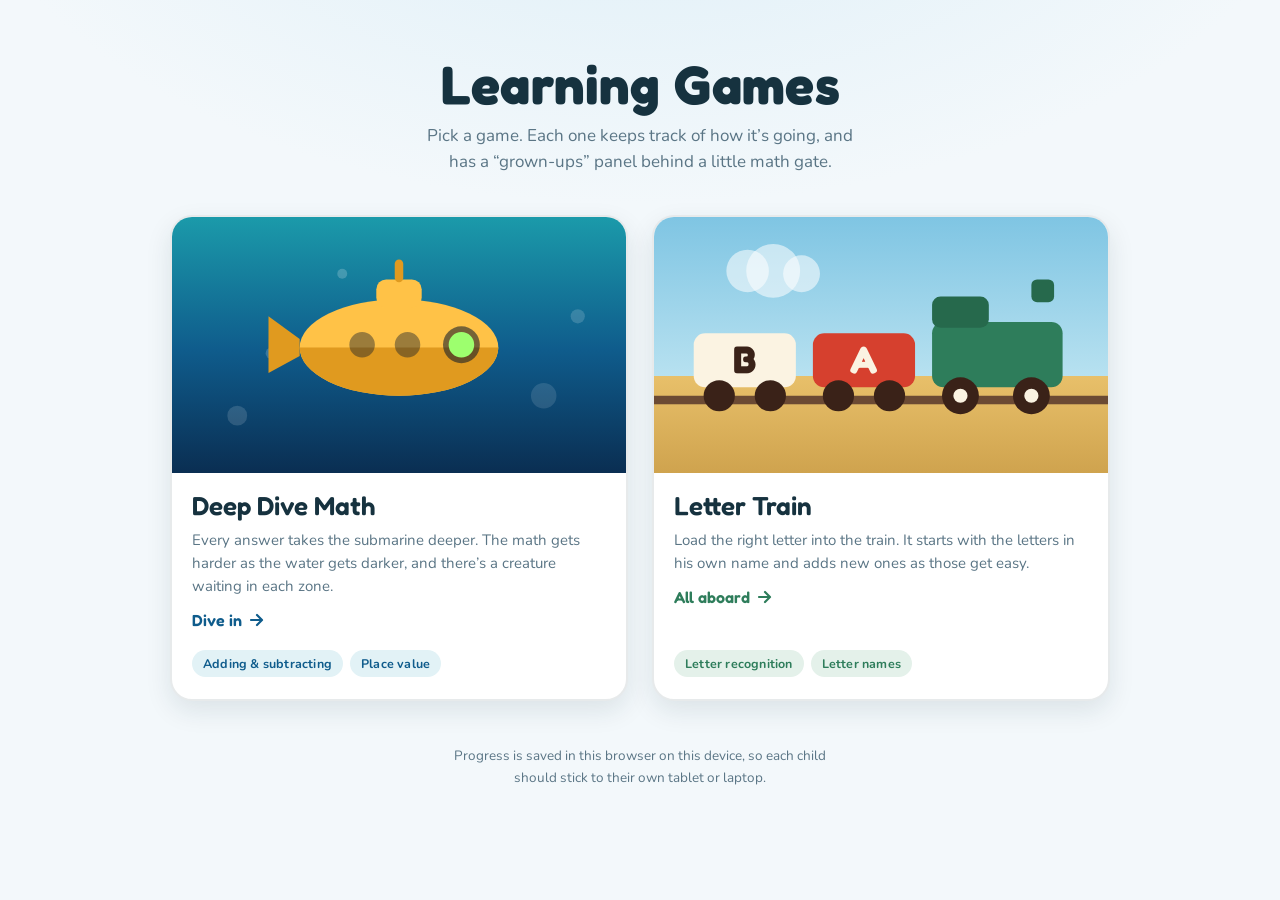
==== index.html @ 61d65f85 "added letter train and deep dive math" ====
<!DOCTYPE html>
<html lang="en">
<head>
<meta charset="utf-8">
<meta name="viewport" content="width=device-width, initial-scale=1">
<title>Learning Games</title>
<meta name="description" content="A small collection of learning games.">
<link rel="icon" href="data:image/svg+xml,<svg xmlns='http://www.w3.org/2000/svg' viewBox='0 0 100 100'><text y='.9em' font-size='90'>&#127917;</text></svg>">
<style>
@import url('https://fonts.googleapis.com/css2?family=Fredoka:wght@400;500;600;700&family=Nunito:wght@400;600;700;800&display=swap');

:root{
  --display:'Fredoka','Trebuchet MS',Verdana,sans-serif;
  --body:'Nunito','Segoe UI',system-ui,sans-serif;
  --ink:#16323F;
  --muted:#5A7585;
  --paper:#F3F8FB;
}

*{box-sizing:border-box;-webkit-tap-highlight-color:transparent}

html,body{margin:0;min-height:100%}
body{
  font-family:var(--body);
  color:var(--ink);
  background:
    radial-gradient(1100px 620px at 50% -180px, #DCEEF7 0%, var(--paper) 62%);
  padding:clamp(20px,5vw,56px) clamp(16px,4vw,32px) 48px;
}

.shell{max-width:940px;margin:0 auto}

header{text-align:center;margin-bottom:clamp(24px,5vw,40px)}
h1{
  font-family:var(--display);font-weight:700;
  font-size:clamp(34px,8vw,54px);line-height:1.05;
  margin:0 0 10px;letter-spacing:.2px;
}
header p{
  margin:0 auto;max-width:44ch;
  font-size:clamp(15px,2.4vw,17px);line-height:1.55;color:var(--muted);
}

.games{
  display:grid;gap:clamp(16px,3vw,24px);
  grid-template-columns:repeat(auto-fit,minmax(300px,1fr));
  list-style:none;padding:0;margin:0;
}

.card{
  display:flex;flex-direction:column;
  text-decoration:none;color:inherit;
  border-radius:22px;overflow:hidden;
  background:#fff;
  border:2px solid rgba(22,50,63,.10);
  box-shadow:0 10px 26px rgba(22,50,63,.10);
  transition:transform 140ms ease, box-shadow 140ms ease;
  height:100%;
}
.card:hover,.card:focus-visible{
  transform:translateY(-4px);
  box-shadow:0 16px 34px rgba(22,50,63,.17);
}
.card:focus-visible{outline:4px solid #FFC247;outline-offset:3px}
.card:active{transform:translateY(-1px)}

.art{
  position:relative;
  aspect-ratio:16/9;
  display:flex;align-items:center;justify-content:center;
}
.art svg{width:100%;height:100%;display:block}

.card-body{padding:18px 20px 22px;display:flex;flex-direction:column;gap:8px;flex:1}
.card h2{
  font-family:var(--display);font-weight:600;
  font-size:26px;margin:0;line-height:1.15;
}
.card p{margin:0;font-size:15px;line-height:1.55;color:var(--muted)}
.tags{display:flex;flex-wrap:wrap;gap:7px;margin-top:auto;padding-top:12px}
.tag{
  font-size:12.5px;font-weight:700;letter-spacing:.2px;
  padding:5px 11px;border-radius:999px;
  background:rgba(22,50,63,.06);color:#3F5C6B;
}
.go{
  font-family:var(--display);font-weight:600;font-size:16px;
  display:inline-flex;align-items:center;gap:7px;
  margin-top:4px;
}
.go svg{width:16px;height:16px;flex:none}

/* per-game accents */
.dive .art{background:linear-gradient(#1B9AAA 0%, #0F5C8C 52%, #0A2E52 100%)}
.dive .go{color:#0F5C8C}
.dive .tag{background:#E2F2F6;color:#0F5C8C}

.train .art{background:linear-gradient(#7FC5E3 0%, #B7E1F0 62%, #E8C06A 62%, #CFA34E 100%)}
.train .go{color:#2E7D5B}
.train .tag{background:#E4F1EA;color:#2E7D5B}

footer{
  margin-top:clamp(28px,5vw,44px);text-align:center;
  font-size:13.5px;line-height:1.6;color:var(--muted);
}
footer p{margin:0 auto;max-width:52ch}

@media (prefers-reduced-motion:reduce){
  .card{transition:none}
  .card:hover,.card:focus-visible{transform:none}
}
</style>
</head>
<body>

<div class="shell">

  <header>
    <h1>Learning Games</h1>
    <p>Pick a game. Each one keeps track of how it&rsquo;s going, and has a
       &ldquo;grown-ups&rdquo; panel behind a little math gate.</p>
  </header>

  <ul class="games">

    <li>
      <a class="card dive" href="games/deep-dive-math/">
        <div class="art">
          <svg viewBox="0 0 320 180" role="img" aria-label="A little submarine diving past bubbles">
            <circle cx="46" cy="140" r="7" fill="rgba(255,255,255,.14)"/>
            <circle cx="70" cy="96" r="4" fill="rgba(255,255,255,.18)"/>
            <circle cx="262" cy="126" r="9" fill="rgba(255,255,255,.12)"/>
            <circle cx="286" cy="70" r="5" fill="rgba(255,255,255,.16)"/>
            <circle cx="120" cy="40" r="3.5" fill="rgba(255,255,255,.2)"/>
            <g transform="translate(160 92)">
              <path d="M-70 0 A70 34 0 0 1 70 0 A70 34 0 0 1 -70 0 Z" fill="#FFC247"/>
              <path d="M-70 0 A70 34 0 0 0 70 0 Z" fill="#E09A1F"/>
              <rect x="-16" y="-48" width="32" height="20" rx="7" fill="#FFC247"/>
              <rect x="-3" y="-62" width="6" height="16" rx="3" fill="#E09A1F"/>
              <circle cx="44" cy="-2" r="13" fill="#04142B" opacity=".55"/>
              <circle cx="44" cy="-2" r="9" fill="#9DFF6E"/>
              <circle cx="6" cy="-2" r="9" fill="#04142B" opacity=".4"/>
              <circle cx="-26" cy="-2" r="9" fill="#04142B" opacity=".4"/>
              <path d="M-70 -6 L-92 -22 L-92 18 L-70 6 Z" fill="#E09A1F"/>
            </g>
          </svg>
        </div>
        <div class="card-body">
          <h2>Deep Dive Math</h2>
          <p>Every answer takes the submarine deeper. The math gets harder as the
             water gets darker, and there&rsquo;s a creature waiting in each zone.</p>
          <span class="go">Dive in
            <svg viewBox="0 0 16 16" aria-hidden="true"><path d="M2 8h10M8 3l5 5-5 5" fill="none" stroke="currentColor" stroke-width="2.2" stroke-linecap="round" stroke-linejoin="round"/></svg>
          </span>
          <div class="tags">
            <span class="tag">Adding &amp; subtracting</span>
            <span class="tag">Place value</span>
          </div>
        </div>
      </a>
    </li>

    <li>
      <a class="card train" href="games/letter-train/">
        <div class="art">
          <svg viewBox="0 0 320 180" role="img" aria-label="A green train engine pulling lettered cars">
            <circle cx="66" cy="38" r="15" fill="rgba(255,255,255,.55)"/>
            <circle cx="84" cy="38" r="19" fill="rgba(255,255,255,.55)"/>
            <circle cx="104" cy="40" r="13" fill="rgba(255,255,255,.55)"/>
            <rect x="0" y="126" width="320" height="6" fill="#6B4A33"/>
            <g>
              <rect x="196" y="74" width="92" height="46" rx="8" fill="#2E7D5B"/>
              <rect x="196" y="56" width="40" height="22" rx="6" fill="#26694C"/>
              <rect x="266" y="44" width="16" height="16" rx="4" fill="#26694C"/>
              <circle cx="216" cy="126" r="13" fill="#3A2218"/>
              <circle cx="216" cy="126" r="5" fill="#FBF3E2"/>
              <circle cx="266" cy="126" r="13" fill="#3A2218"/>
              <circle cx="266" cy="126" r="5" fill="#FBF3E2"/>
            </g>
            <g>
              <rect x="112" y="82" width="72" height="38" rx="8" fill="#D6402E"/>
              <text x="148" y="110" text-anchor="middle" font-family="Fredoka, Verdana, sans-serif" font-size="27" font-weight="700" fill="#FBF3E2">A</text>
              <circle cx="130" cy="126" r="11" fill="#3A2218"/>
              <circle cx="166" cy="126" r="11" fill="#3A2218"/>
            </g>
            <g>
              <rect x="28" y="82" width="72" height="38" rx="8" fill="#FBF3E2"/>
              <text x="64" y="110" text-anchor="middle" font-family="Fredoka, Verdana, sans-serif" font-size="27" font-weight="700" fill="#3A2218">B</text>
              <circle cx="46" cy="126" r="11" fill="#3A2218"/>
              <circle cx="82" cy="126" r="11" fill="#3A2218"/>
            </g>
          </svg>
        </div>
        <div class="card-body">
          <h2>Letter Train</h2>
          <p>Load the right letter into the train. It starts with the letters in
             his own name and adds new ones as those get easy.</p>
          <span class="go">All aboard
            <svg viewBox="0 0 16 16" aria-hidden="true"><path d="M2 8h10M8 3l5 5-5 5" fill="none" stroke="currentColor" stroke-width="2.2" stroke-linecap="round" stroke-linejoin="round"/></svg>
          </span>
          <div class="tags">
            <span class="tag">Letter recognition</span>
            <span class="tag">Letter names</span>
          </div>
        </div>
      </a>
    </li>

  </ul>

  <footer>
    <p>Progress is saved in this browser on this device, so each child should
       stick to their own tablet or laptop.</p>
  </footer>

</div>

</body>
</html>
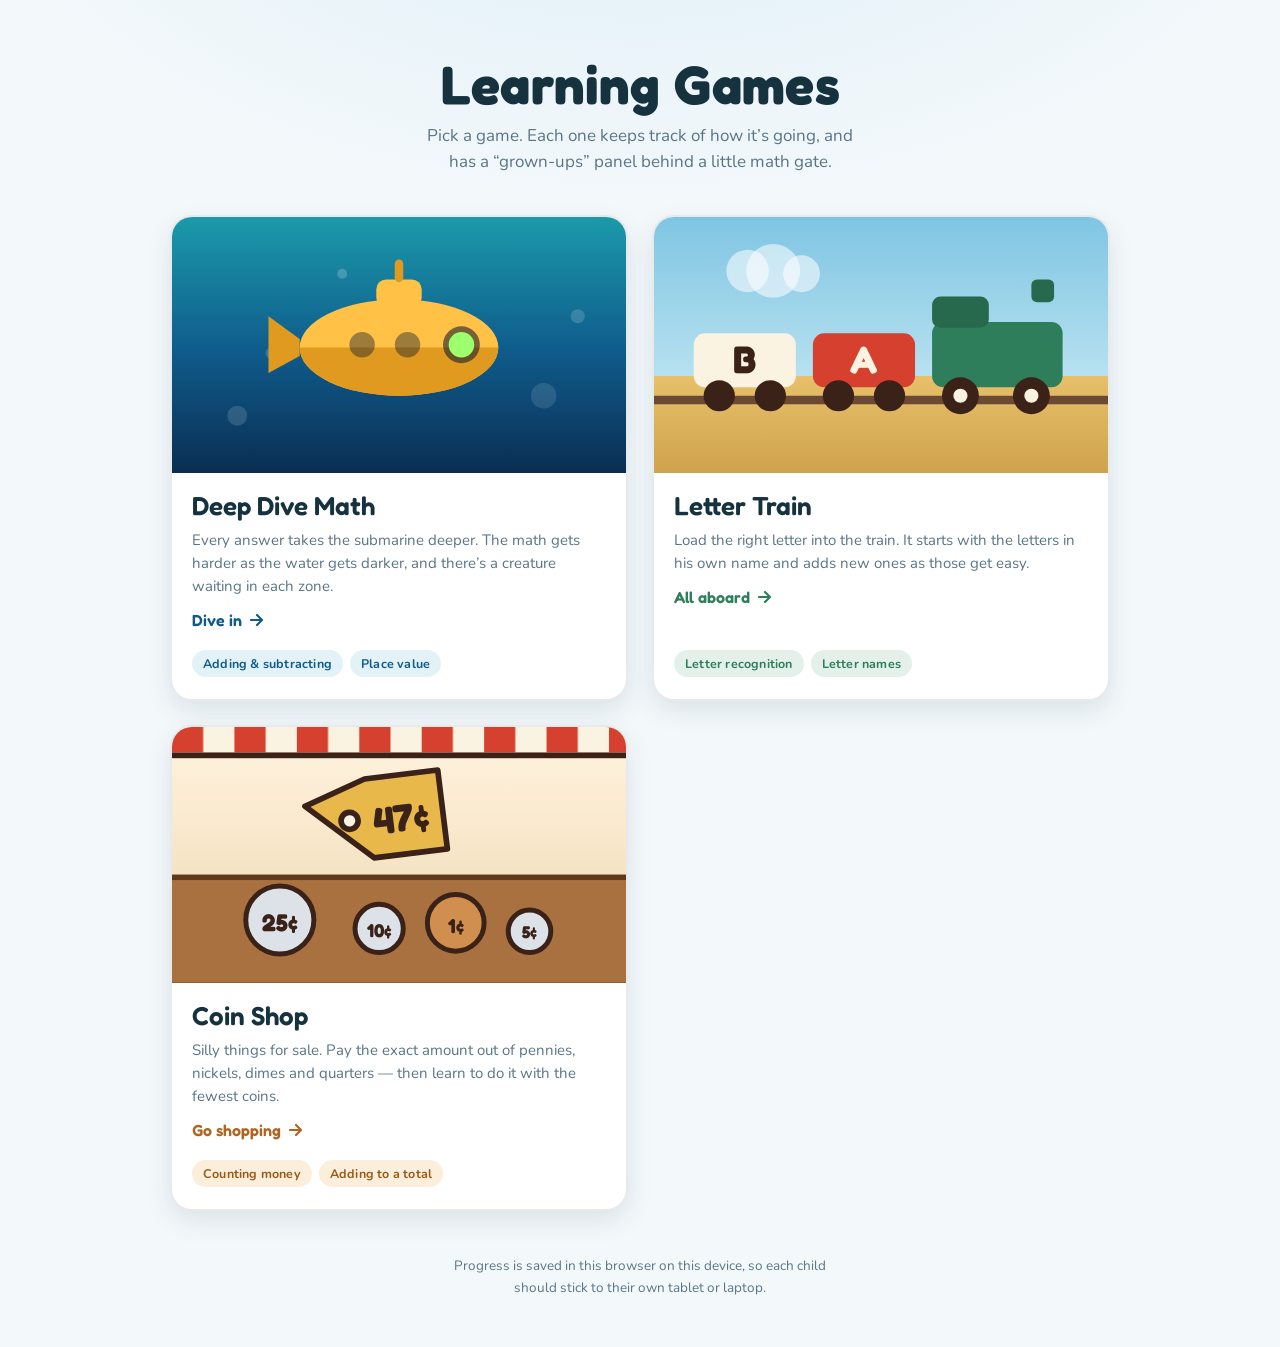
==== commit e1546492: "Added coin shop game" ====
--- a/index.html
+++ b/index.html
@@ -91,6 +91,10 @@
 .go svg{width:16px;height:16px;flex:none}
 
 /* per-game accents */
+.shop .art{background:linear-gradient(#FFF4E0 0%, #F6E3C4 58%, #A9713F 58%, #7F5127 100%)}
+.shop .go{color:#B0641F}
+.shop .tag{background:#FBEEDA;color:#9A5A1B}
+
 .dive .art{background:linear-gradient(#1B9AAA 0%, #0F5C8C 52%, #0A2E52 100%)}
 .dive .go{color:#0F5C8C}
 .dive .tag{background:#E2F2F6;color:#0F5C8C}
@@ -206,6 +210,57 @@
       </a>
     </li>
 
+    <li>
+      <a class="card shop" href="games/coin-shop/">
+        <div class="art">
+          <svg viewBox="0 0 320 180" role="img" aria-label="A shop counter with a price tag and a pile of coins">
+            <rect x="0" y="0" width="320" height="18" fill="#D6402E"/>
+            <rect x="0" y="0" width="320" height="18" fill="url(#stripe)"/>
+            <defs>
+              <pattern id="stripe" width="44" height="18" patternUnits="userSpaceOnUse">
+                <rect x="22" y="0" width="22" height="18" fill="#FBF3E2"/>
+              </pattern>
+            </defs>
+            <rect x="0" y="18" width="320" height="4" fill="#3A2218"/>
+
+            <g transform="translate(92 42) rotate(-7)">
+              <path d="M0 14 L44 0 L96 0 L96 56 L44 56 Z" fill="#E8B84B" stroke="#3A2218" stroke-width="4" stroke-linejoin="round"/>
+              <circle cx="30" cy="28" r="6" fill="#FBF3E2" stroke="#3A2218" stroke-width="4"/>
+              <text x="66" y="40" text-anchor="middle" font-family="Fredoka, Verdana, sans-serif" font-size="27" font-weight="700" fill="#3A2218">47&#162;</text>
+            </g>
+
+            <rect x="0" y="104" width="320" height="4" fill="#5E3A1B"/>
+            <rect x="0" y="108" width="320" height="72" fill="#A9713F"/>
+
+            <g stroke="#3A2218" stroke-width="3.5">
+              <circle cx="76" cy="136" r="24" fill="#DDE2E8"/>
+              <circle cx="146" cy="142" r="17" fill="#DDE2E8"/>
+              <circle cx="200" cy="138" r="20" fill="#D08F4E"/>
+              <circle cx="252" cy="144" r="15" fill="#DDE2E8"/>
+            </g>
+            <g font-family="Fredoka, Verdana, sans-serif" font-weight="700" fill="#3A2218" text-anchor="middle">
+              <text x="76" y="144" font-size="17">25&#162;</text>
+              <text x="146" y="148" font-size="13">10&#162;</text>
+              <text x="200" y="145" font-size="14">1&#162;</text>
+              <text x="252" y="149" font-size="12">5&#162;</text>
+            </g>
+          </svg>
+        </div>
+        <div class="card-body">
+          <h2>Coin Shop</h2>
+          <p>Silly things for sale. Pay the exact amount out of pennies, nickels,
+             dimes and quarters &mdash; then learn to do it with the fewest coins.</p>
+          <span class="go">Go shopping
+            <svg viewBox="0 0 16 16" aria-hidden="true"><path d="M2 8h10M8 3l5 5-5 5" fill="none" stroke="currentColor" stroke-width="2.2" stroke-linecap="round" stroke-linejoin="round"/></svg>
+          </span>
+          <div class="tags">
+            <span class="tag">Counting money</span>
+            <span class="tag">Adding to a total</span>
+          </div>
+        </div>
+      </a>
+    </li>
+
   </ul>
 
   <footer>
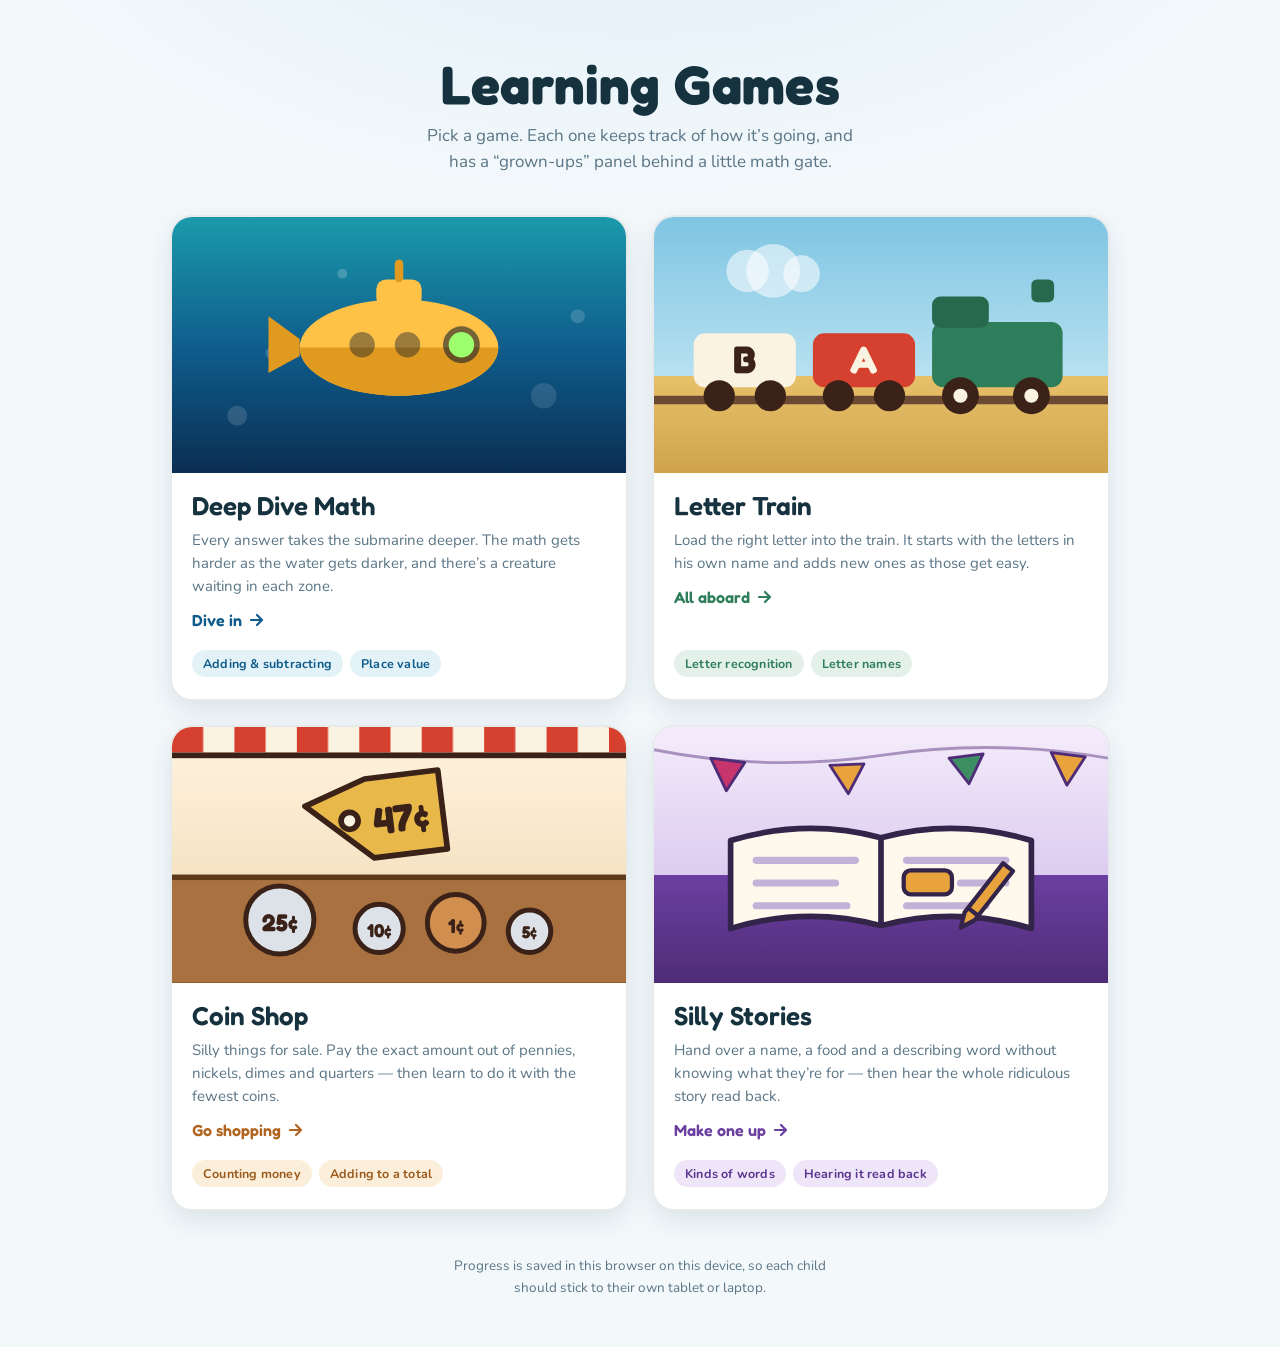
==== commit 3345b221: "added mad-libs style fill in the blank stories" ====
--- a/index.html
+++ b/index.html
@@ -102,6 +102,10 @@
 .train .art{background:linear-gradient(#7FC5E3 0%, #B7E1F0 62%, #E8C06A 62%, #CFA34E 100%)}
 .train .go{color:#2E7D5B}
 .train .tag{background:#E4F1EA;color:#2E7D5B}
+
+.tale .art{background:linear-gradient(#F4ECFB 0%, #DCCCF0 58%, #6B3FA0 58%, #4E2C77 100%)}
+.tale .go{color:#6B3FA0}
+.tale .tag{background:#EEE6F8;color:#5B3490}
 
 footer{
   margin-top:clamp(28px,5vw,44px);text-align:center;
@@ -261,6 +265,52 @@
       </a>
     </li>
 
+    <li>
+      <a class="card tale" href="games/silly-stories/">
+        <div class="art">
+          <svg viewBox="0 0 320 180" role="img" aria-label="An open book with one word filled into a blank">
+            <path d="M0 16 Q80 32 160 20 Q240 8 320 22" fill="none" stroke="#4E2C77" stroke-width="2" opacity=".45"/>
+            <g stroke="#4E2C77" stroke-width="2" stroke-linejoin="round">
+              <path d="M40 22 L64 25 L51 45 Z" fill="#C8356C"/>
+              <path d="M124 27 L148 26 L137 47 Z" fill="#E8A33D"/>
+              <path d="M208 22 L232 19 L222 40 Z" fill="#3E8E63"/>
+              <path d="M280 18 L304 21 L291 41 Z" fill="#E8A33D"/>
+            </g>
+            <g transform="translate(160 112)">
+              <path d="M-106 30 Q-53 14 0 28 Q53 14 106 30 L106 -32 Q53 -48 0 -34 Q-53 -48 -106 -32 Z"
+                    fill="#FFF8EC" stroke="#33244A" stroke-width="4" stroke-linejoin="round"/>
+              <path d="M0 28 L0 -34" stroke="#33244A" stroke-width="4"/>
+              <g stroke="#C3B2D8" stroke-width="5" stroke-linecap="round">
+                <path d="M-88 -18 H-18"/>
+                <path d="M-88 -2 H-32"/>
+                <path d="M-88 14 H-24"/>
+                <path d="M18 -18 H88"/>
+                <path d="M56 -2 H88"/>
+                <path d="M18 14 H74"/>
+              </g>
+              <rect x="16" y="-11" width="34" height="17" rx="5" fill="#E8A33D" stroke="#33244A" stroke-width="3"/>
+            </g>
+            <g transform="translate(246 96) rotate(38)">
+              <path d="M0 0 L9 0 L9 44 L4.5 54 L0 44 Z" fill="#E8A33D" stroke="#33244A" stroke-width="3" stroke-linejoin="round"/>
+              <path d="M0 40 L9 40" stroke="#33244A" stroke-width="3"/>
+            </g>
+          </svg>
+        </div>
+        <div class="card-body">
+          <h2>Silly Stories</h2>
+          <p>Hand over a name, a food and a describing word without knowing what
+             they&rsquo;re for &mdash; then hear the whole ridiculous story read back.</p>
+          <span class="go">Make one up
+            <svg viewBox="0 0 16 16" aria-hidden="true"><path d="M2 8h10M8 3l5 5-5 5" fill="none" stroke="currentColor" stroke-width="2.2" stroke-linecap="round" stroke-linejoin="round"/></svg>
+          </span>
+          <div class="tags">
+            <span class="tag">Kinds of words</span>
+            <span class="tag">Hearing it read back</span>
+          </div>
+        </div>
+      </a>
+    </li>
+
   </ul>
 
   <footer>
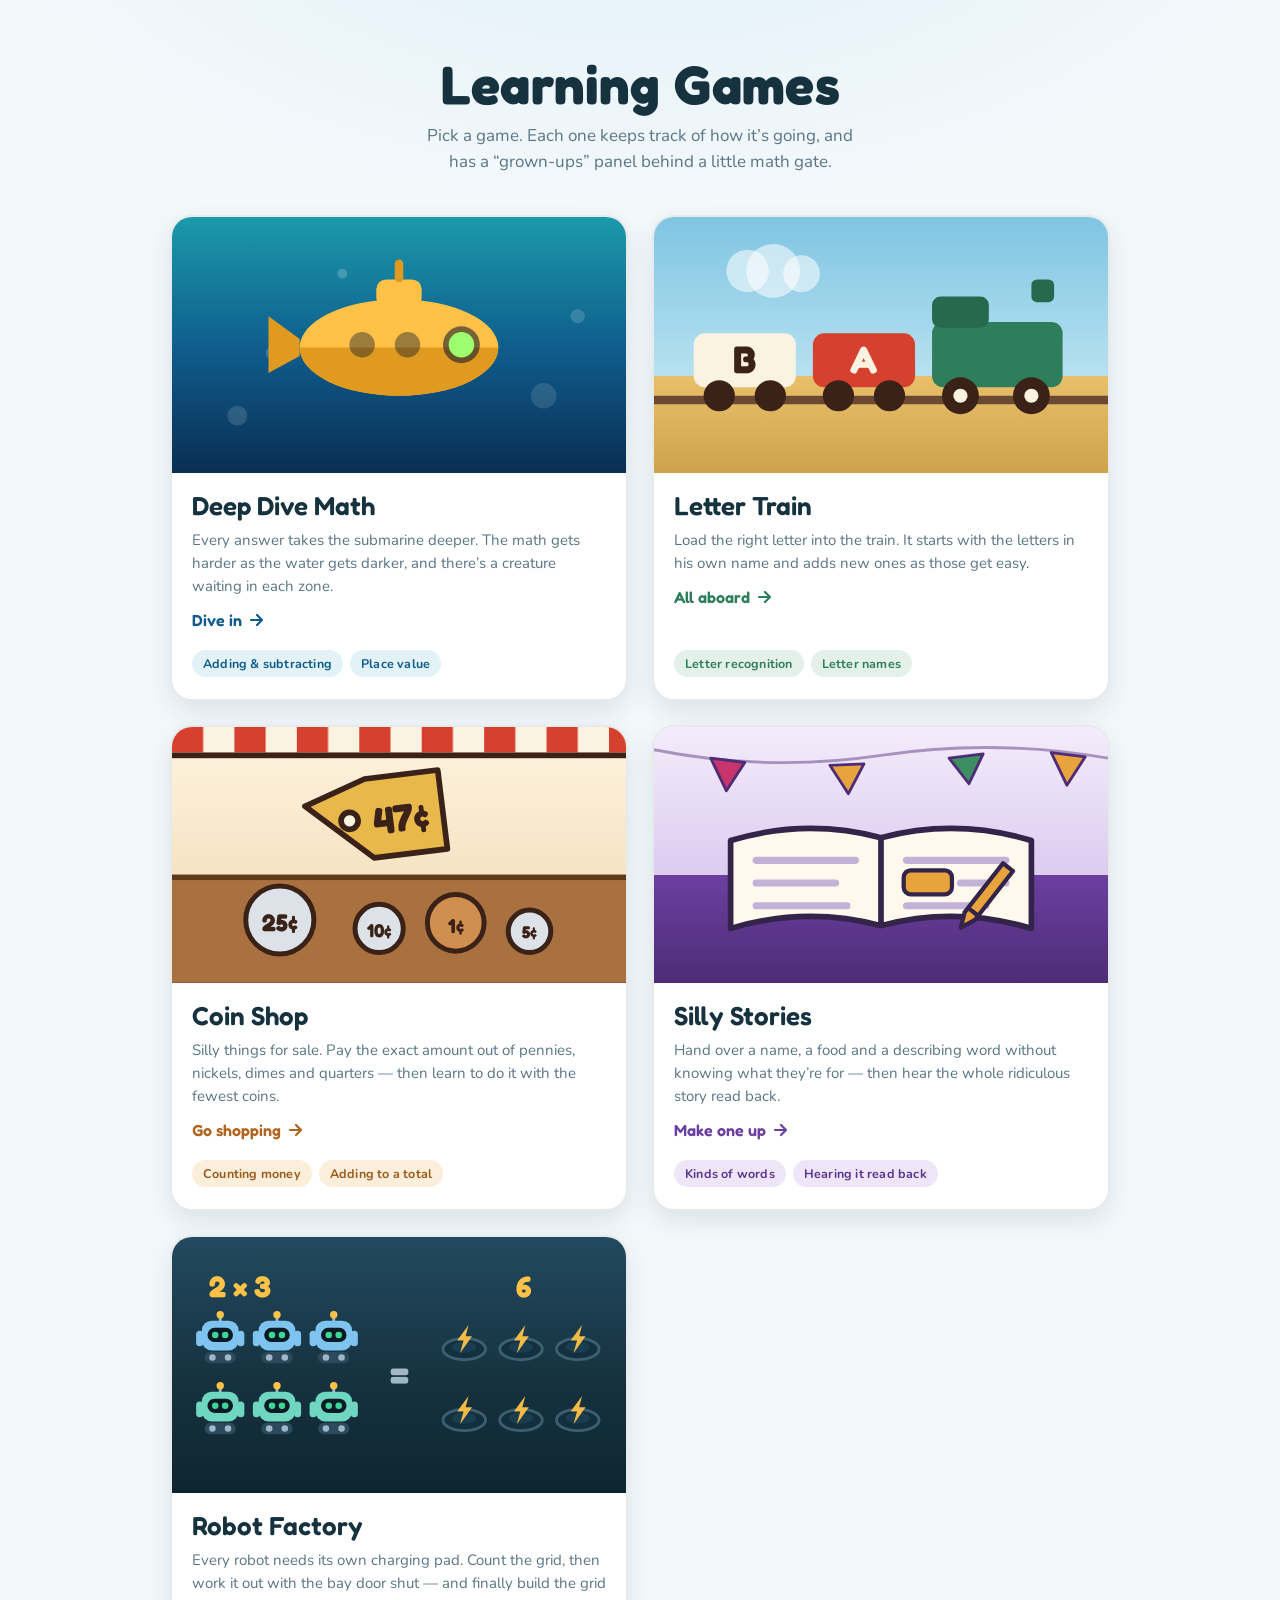
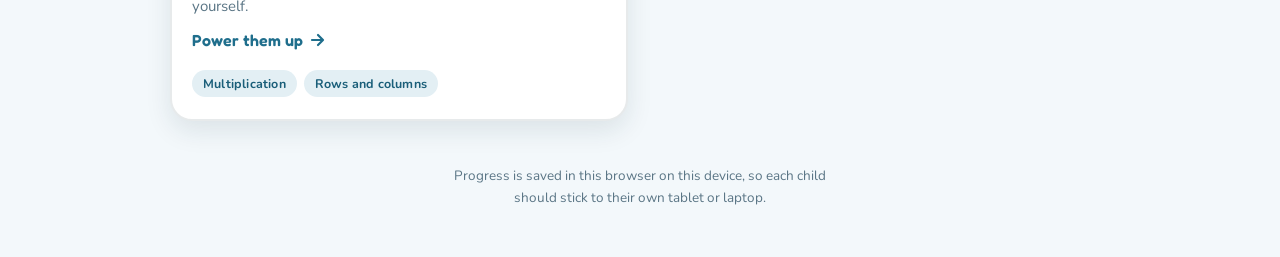
==== commit 8a041a56: "added robot multiplication game" ====
--- a/index.html
+++ b/index.html
@@ -106,6 +106,10 @@
 .tale .art{background:linear-gradient(#F4ECFB 0%, #DCCCF0 58%, #6B3FA0 58%, #4E2C77 100%)}
 .tale .go{color:#6B3FA0}
 .tale .tag{background:#EEE6F8;color:#5B3490}
+
+.bots .art{background:linear-gradient(#224A60 0%, #16323F 56%, #0E2531 100%)}
+.bots .go{color:#1F6E8C}
+.bots .tag{background:#E3EFF4;color:#1A5E79}
 
 footer{
   margin-top:clamp(28px,5vw,44px);text-align:center;
@@ -311,6 +315,72 @@
       </a>
     </li>
 
+    <li>
+      <a class="card bots" href="games/robot-factory/">
+        <div class="art">
+          <svg viewBox="0 0 320 180" role="img" aria-label="Two rows of three robots beside two rows of three charging pads">
+            <defs>
+              <g id="rfBot">
+                <path d="M18 7V4" stroke="#9FB7C7" stroke-width="2" stroke-linecap="round"/>
+                <circle cx="18" cy="2.8" r="2.6" fill="#FFC247"/>
+                <rect x="1" y="14" width="5" height="11" rx="2.5" fill="currentColor"/>
+                <rect x="30" y="14" width="5" height="11" rx="2.5" fill="currentColor"/>
+                <rect x="5" y="7" width="26" height="21" rx="7" fill="currentColor"/>
+                <rect x="9" y="12" width="18" height="10" rx="5" fill="#0B1B24"/>
+                <circle cx="14.5" cy="17" r="2.3" fill="#3ED598"/>
+                <circle cx="21.5" cy="17" r="2.3" fill="#3ED598"/>
+                <rect x="7" y="29" width="22" height="8" rx="4" fill="#2B4A5C"/>
+                <circle cx="12.5" cy="33" r="2.3" fill="#9FB7C7"/>
+                <circle cx="23.5" cy="33" r="2.3" fill="#9FB7C7"/>
+              </g>
+              <g id="rfPad">
+                <ellipse cx="18" cy="25" rx="15" ry="7.5" fill="#12303F" stroke="#3E6274" stroke-width="2"/>
+                <ellipse cx="18" cy="23.5" rx="8.5" ry="4" fill="#1B3F52"/>
+                <path d="M21 8l-8 11h4.5L15 28l8.5-12H19z" fill="#FFC247"/>
+              </g>
+            </defs>
+
+            <text x="26" y="42" font-family="Fredoka, Verdana, sans-serif" font-size="21" font-weight="700" fill="#FFC247">2 &#215; 3</text>
+
+            <g color="#7FC4F0">
+              <use href="#rfBot" transform="translate(16 52)"/>
+              <use href="#rfBot" transform="translate(56 52)"/>
+              <use href="#rfBot" transform="translate(96 52)"/>
+            </g>
+            <g color="#6FD6C0">
+              <use href="#rfBot" transform="translate(16 102)"/>
+              <use href="#rfBot" transform="translate(56 102)"/>
+              <use href="#rfBot" transform="translate(96 102)"/>
+            </g>
+
+            <text x="160" y="106" text-anchor="middle" font-family="Fredoka, Verdana, sans-serif" font-size="30" font-weight="700" fill="#9FB7C7">=</text>
+            <text x="248" y="42" text-anchor="middle" font-family="Fredoka, Verdana, sans-serif" font-size="21" font-weight="700" fill="#FFC247">6</text>
+
+            <g opacity=".95">
+              <use href="#rfPad" transform="translate(188 54)"/>
+              <use href="#rfPad" transform="translate(228 54)"/>
+              <use href="#rfPad" transform="translate(268 54)"/>
+              <use href="#rfPad" transform="translate(188 104)"/>
+              <use href="#rfPad" transform="translate(228 104)"/>
+              <use href="#rfPad" transform="translate(268 104)"/>
+            </g>
+          </svg>
+        </div>
+        <div class="card-body">
+          <h2>Robot Factory</h2>
+          <p>Every robot needs its own charging pad. Count the grid, then work it
+             out with the bay door shut &mdash; and finally build the grid yourself.</p>
+          <span class="go">Power them up
+            <svg viewBox="0 0 16 16" aria-hidden="true"><path d="M2 8h10M8 3l5 5-5 5" fill="none" stroke="currentColor" stroke-width="2.2" stroke-linecap="round" stroke-linejoin="round"/></svg>
+          </span>
+          <div class="tags">
+            <span class="tag">Multiplication</span>
+            <span class="tag">Rows and columns</span>
+          </div>
+        </div>
+      </a>
+    </li>
+
   </ul>
 
   <footer>
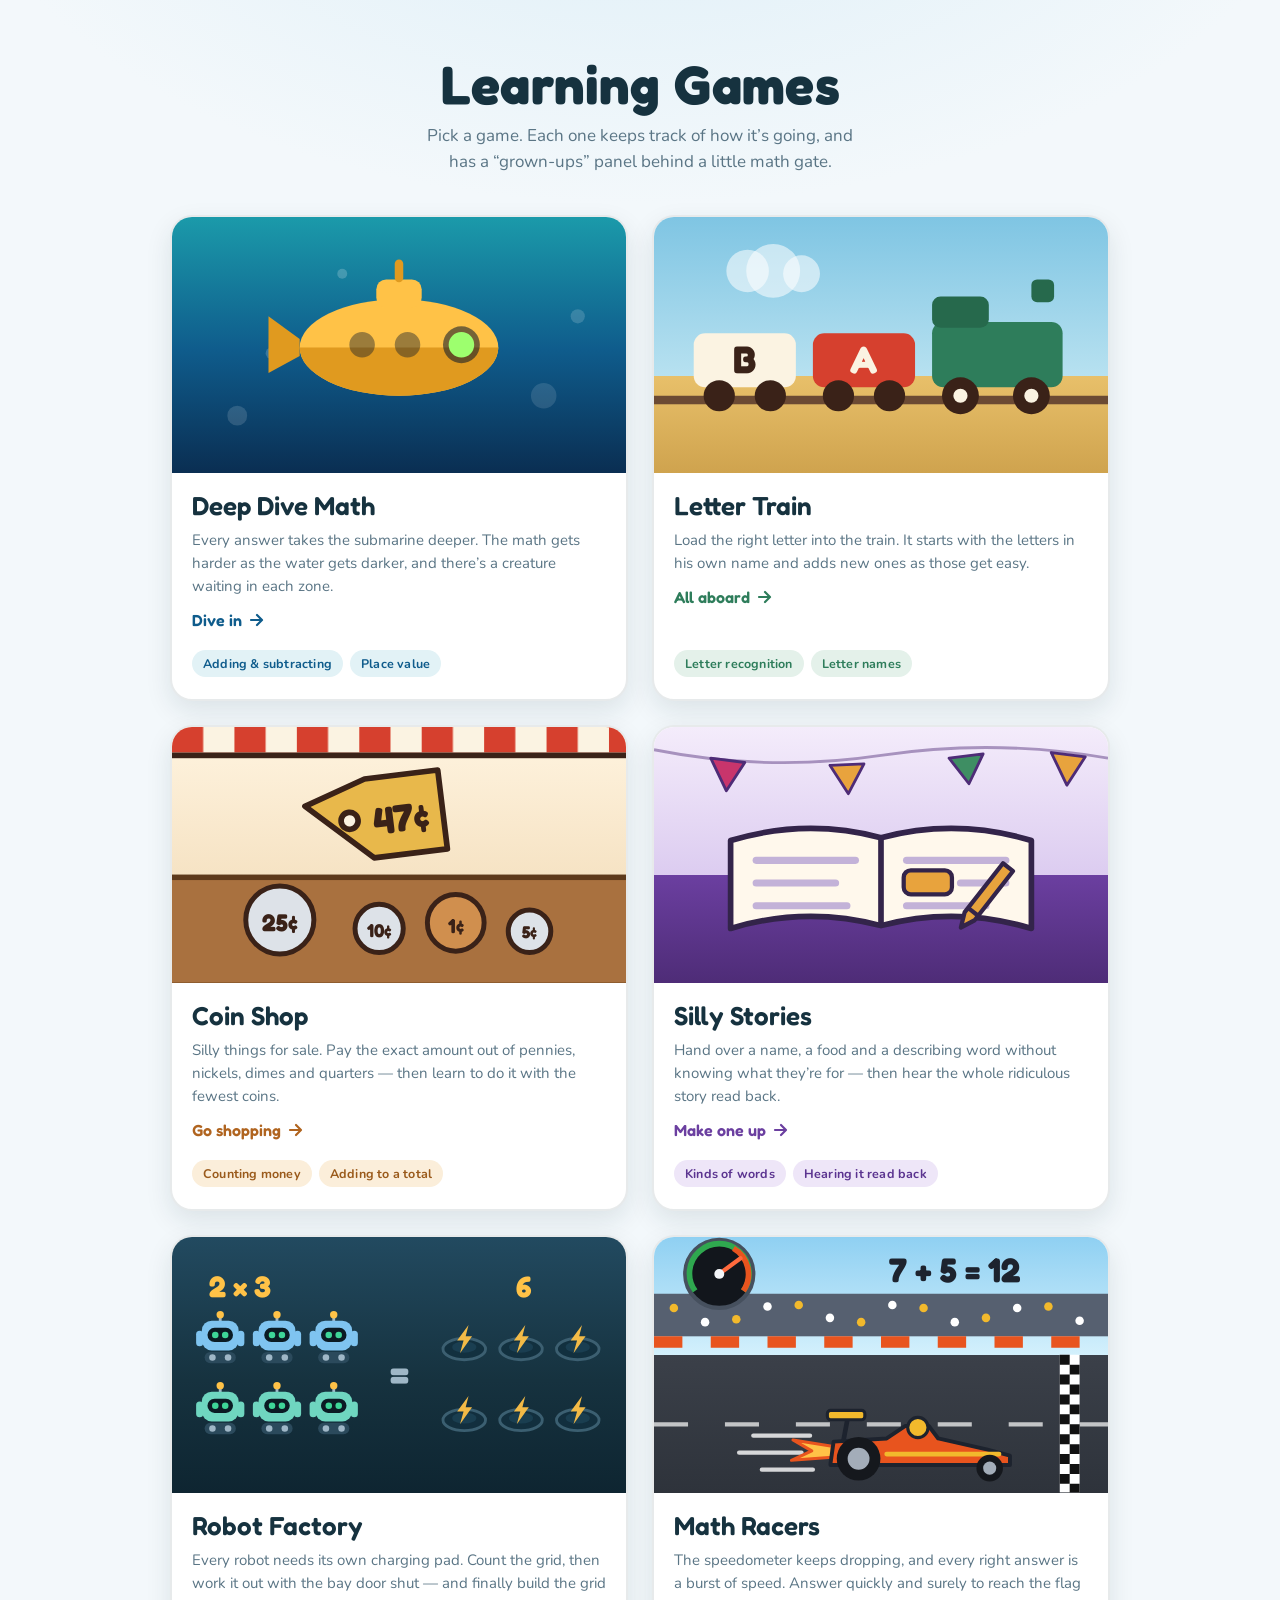
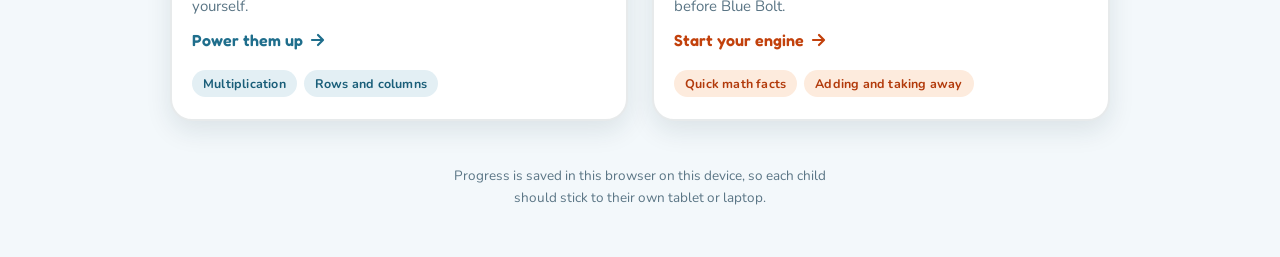
==== commit ee5c19df: "added math drag racers" ====
--- a/index.html
+++ b/index.html
@@ -110,6 +110,10 @@
 .bots .art{background:linear-gradient(#224A60 0%, #16323F 56%, #0E2531 100%)}
 .bots .go{color:#1F6E8C}
 .bots .tag{background:#E3EFF4;color:#1A5E79}
+
+.race .art{background:linear-gradient(#8FD0F2 0%, #D3F0FC 46%, #3B4049 46%, #2E333B 100%)}
+.race .go{color:#C2410C}
+.race .tag{background:#FDEBDD;color:#B23A0B}
 
 footer{
   margin-top:clamp(28px,5vw,44px);text-align:center;
@@ -381,6 +385,57 @@
       </a>
     </li>
 
+    <li>
+      <a class="card race" href="games/math-racers/">
+        <div class="art">
+          <svg viewBox="0 0 320 180" role="img" aria-label="A red dragster speeding toward a checkered finish line, with a speedometer and 7 + 5">
+            <g fill="#566070"><rect x="0" y="40" width="320" height="30"/></g>
+            <g fill="#F2B92C"><circle cx="14" cy="50" r="3"/><circle cx="58" cy="58" r="3"/><circle cx="102" cy="48" r="3"/><circle cx="146" cy="60" r="3"/><circle cx="190" cy="50" r="3"/><circle cx="234" cy="57" r="3"/><circle cx="278" cy="49" r="3"/></g>
+            <g fill="#FFFFFF"><circle cx="36" cy="60" r="3"/><circle cx="80" cy="49" r="3"/><circle cx="124" cy="57" r="3"/><circle cx="168" cy="48" r="3"/><circle cx="212" cy="60" r="3"/><circle cx="256" cy="50" r="3"/><circle cx="300" cy="59" r="3"/></g>
+            <path d="M0 74 H320" stroke="#E8541E" stroke-width="8" stroke-dasharray="20 20"/>
+            <path d="M0 132 H320" stroke="#FFFFFF" stroke-width="3" stroke-dasharray="24 26" opacity=".7"/>
+            <g transform="translate(286 83)">
+              <rect width="14" height="97" fill="#FFFFFF"/>
+              <path d="M0 0h7v7H0zM7 7h7v7H7zM0 14h7v7H0zM7 21h7v7H7zM0 28h7v7H0zM7 35h7v7H7zM0 42h7v7H0zM7 49h7v7H7zM0 56h7v7H0zM7 63h7v7H7zM0 70h7v7H0zM7 77h7v7H7zM0 84h7v7H0zM7 91h7v6H7z" fill="#111"/>
+            </g>
+            <g stroke="#FFFFFF" stroke-width="3" stroke-linecap="round" opacity=".8">
+              <path d="M70 140 H110"/><path d="M60 152 H104"/><path d="M76 164 H112"/>
+            </g>
+            <g transform="translate(120 120) scale(1.1)">
+              <path d="M5 25 L-20 21 L-8 28 L-21 34 L5 32 Z" fill="#FFC247" stroke="#E8541E" stroke-width="2" stroke-linejoin="round"/>
+              <path d="M12 23 L15 7" stroke="#1D232E" stroke-width="3"/>
+              <rect x="2" y="2" width="24" height="6" rx="2" fill="#F2B92C" stroke="#1D232E" stroke-width="2"/>
+              <path d="M4 36 L6 22 L40 20 L52 12 L67 12 L73 20 L104 27 L119 31 L119 37 L4 37 Z" fill="#E8541E" stroke="#1D232E" stroke-width="2.5" stroke-linejoin="round"/>
+              <path d="M40 30 H112" stroke="#F2B92C" stroke-width="3" stroke-linecap="round"/>
+              <circle cx="60" cy="13" r="6.5" fill="#F2B92C" stroke="#1D232E" stroke-width="2"/>
+              <circle cx="22" cy="33" r="14" fill="#15181D"/><circle cx="22" cy="33" r="7" fill="#A3ADB9"/>
+              <circle cx="106" cy="39" r="8.5" fill="#15181D"/><circle cx="106" cy="39" r="4.2" fill="#A3ADB9"/>
+            </g>
+            <g transform="translate(46 26)">
+              <circle r="24" fill="#12161C" stroke="#46505E" stroke-width="3"/>
+              <path d="M-17 12 A21 21 0 1 1 17 12" fill="none" stroke="#2FA84F" stroke-width="4"/>
+              <path d="M10 -18 A21 21 0 0 1 17 12" fill="none" stroke="#E8541E" stroke-width="4"/>
+              <path d="M0 0 L15 -11" stroke="#FF6A3D" stroke-width="3" stroke-linecap="round"/>
+              <circle r="3.5" fill="#F3F5F8"/>
+            </g>
+            <text x="212" y="32" text-anchor="middle" font-family="Fredoka, Verdana, sans-serif" font-size="24" font-weight="700" fill="#1D232E">7 + 5 = 12</text>
+          </svg>
+        </div>
+        <div class="card-body">
+          <h2>Math Racers</h2>
+          <p>The speedometer keeps dropping, and every right answer is a burst of
+             speed. Answer quickly and surely to reach the flag before Blue Bolt.</p>
+          <span class="go">Start your engine
+            <svg viewBox="0 0 16 16" aria-hidden="true"><path d="M2 8h10M8 3l5 5-5 5" fill="none" stroke="currentColor" stroke-width="2.2" stroke-linecap="round" stroke-linejoin="round"/></svg>
+          </span>
+          <div class="tags">
+            <span class="tag">Quick math facts</span>
+            <span class="tag">Adding and taking away</span>
+          </div>
+        </div>
+      </a>
+    </li>
+
   </ul>
 
   <footer>
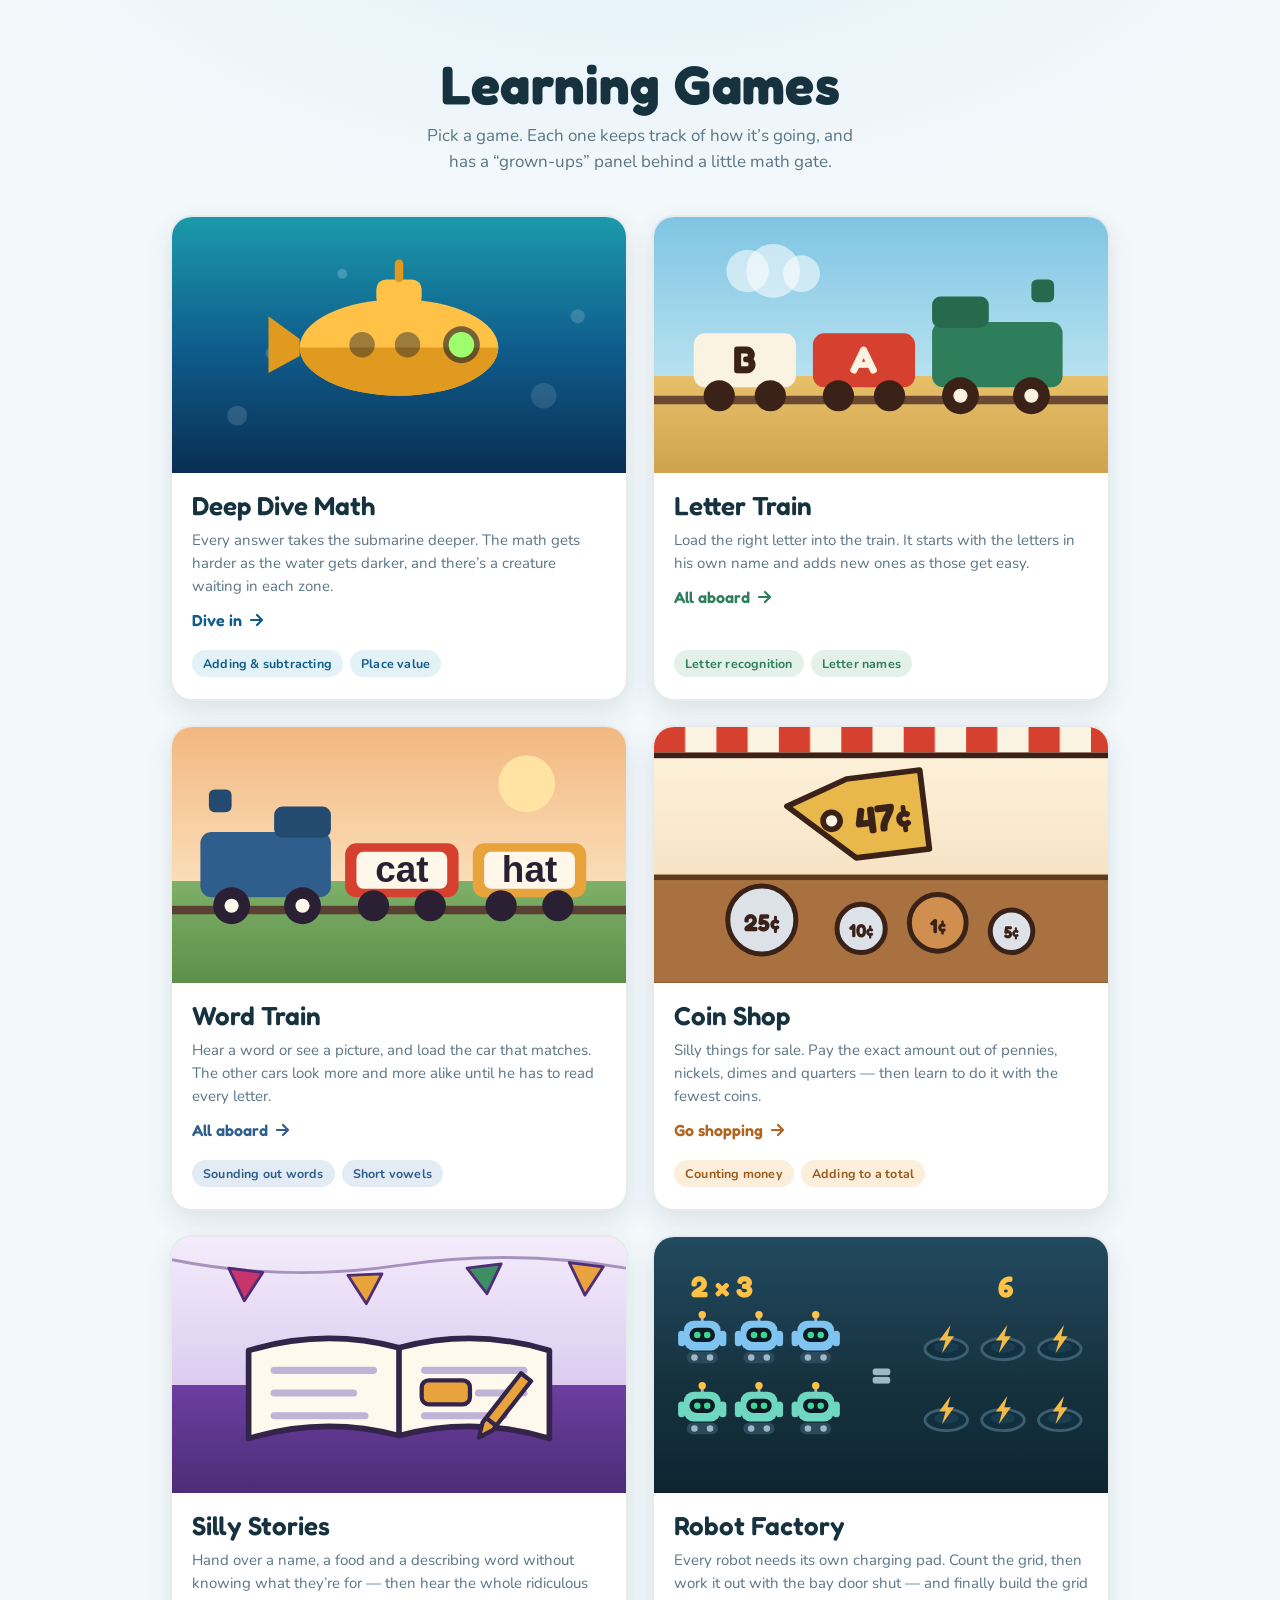
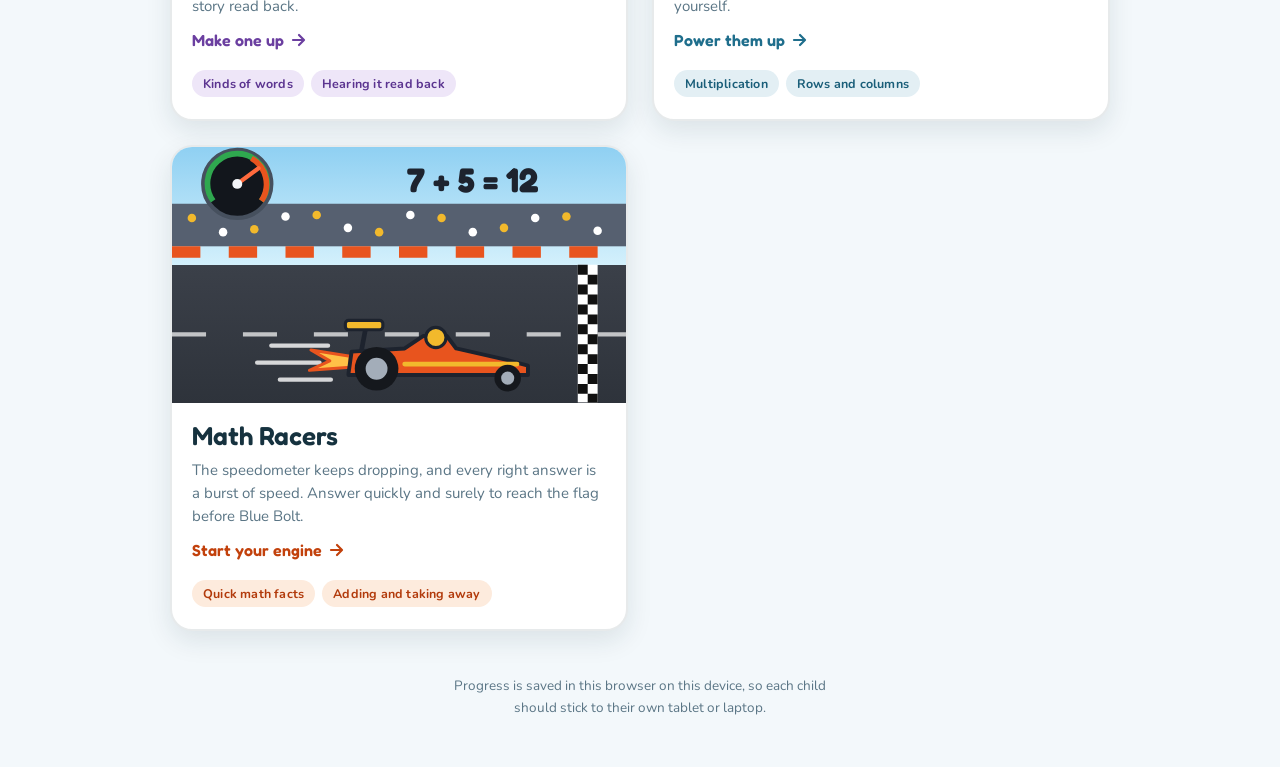
==== commit e0686239: "added word train game" ====
--- a/index.html
+++ b/index.html
@@ -114,6 +114,10 @@
 .race .art{background:linear-gradient(#8FD0F2 0%, #D3F0FC 46%, #3B4049 46%, #2E333B 100%)}
 .race .go{color:#C2410C}
 .race .tag{background:#FDEBDD;color:#B23A0B}
+
+.words .art{background:linear-gradient(#F2B880 0%, #FADDB8 60%, #7FB069 60%, #5C8F4A 100%)}
+.words .go{color:#2F5D8C}
+.words .tag{background:#E3ECF5;color:#2F5D8C}
 
 footer{
   margin-top:clamp(28px,5vw,44px);text-align:center;
@@ -217,6 +221,50 @@
           <div class="tags">
             <span class="tag">Letter recognition</span>
             <span class="tag">Letter names</span>
+          </div>
+        </div>
+      </a>
+    </li>
+
+    <li>
+      <a class="card words" href="games/word-train/">
+        <div class="art">
+          <svg viewBox="0 0 320 180" role="img" aria-label="A blue train engine pulling cars with the words cat and hat">
+            <circle cx="250" cy="40" r="20" fill="#FFE3A3"/>
+            <rect x="0" y="126" width="320" height="6" fill="#5A4033"/>
+            <g>
+              <rect x="20" y="74" width="92" height="46" rx="8" fill="#2F5D8C"/>
+              <rect x="72" y="56" width="40" height="22" rx="6" fill="#244A70"/>
+              <rect x="26" y="44" width="16" height="16" rx="4" fill="#244A70"/>
+              <circle cx="42" cy="126" r="13" fill="#2B1F33"/>
+              <circle cx="42" cy="126" r="5" fill="#FFF7EA"/>
+              <circle cx="92" cy="126" r="13" fill="#2B1F33"/>
+              <circle cx="92" cy="126" r="5" fill="#FFF7EA"/>
+            </g>
+            <g font-family="Andika, Verdana, sans-serif" font-size="26" font-weight="700" text-anchor="middle">
+              <rect x="122" y="82" width="80" height="38" rx="8" fill="#D6402E"/>
+              <rect x="130" y="88" width="64" height="26" rx="5" fill="#FFF7EA"/>
+              <text x="162" y="109" fill="#2B1F33">cat</text>
+              <circle cx="142" cy="126" r="11" fill="#2B1F33"/>
+              <circle cx="182" cy="126" r="11" fill="#2B1F33"/>
+              <rect x="212" y="82" width="80" height="38" rx="8" fill="#E8A33D"/>
+              <rect x="220" y="88" width="64" height="26" rx="5" fill="#FFF7EA"/>
+              <text x="252" y="109" fill="#2B1F33">hat</text>
+              <circle cx="232" cy="126" r="11" fill="#2B1F33"/>
+              <circle cx="272" cy="126" r="11" fill="#2B1F33"/>
+            </g>
+          </svg>
+        </div>
+        <div class="card-body">
+          <h2>Word Train</h2>
+          <p>Hear a word or see a picture, and load the car that matches. The
+             other cars look more and more alike until he has to read every letter.</p>
+          <span class="go">All aboard
+            <svg viewBox="0 0 16 16" aria-hidden="true"><path d="M2 8h10M8 3l5 5-5 5" fill="none" stroke="currentColor" stroke-width="2.2" stroke-linecap="round" stroke-linejoin="round"/></svg>
+          </span>
+          <div class="tags">
+            <span class="tag">Sounding out words</span>
+            <span class="tag">Short vowels</span>
           </div>
         </div>
       </a>
